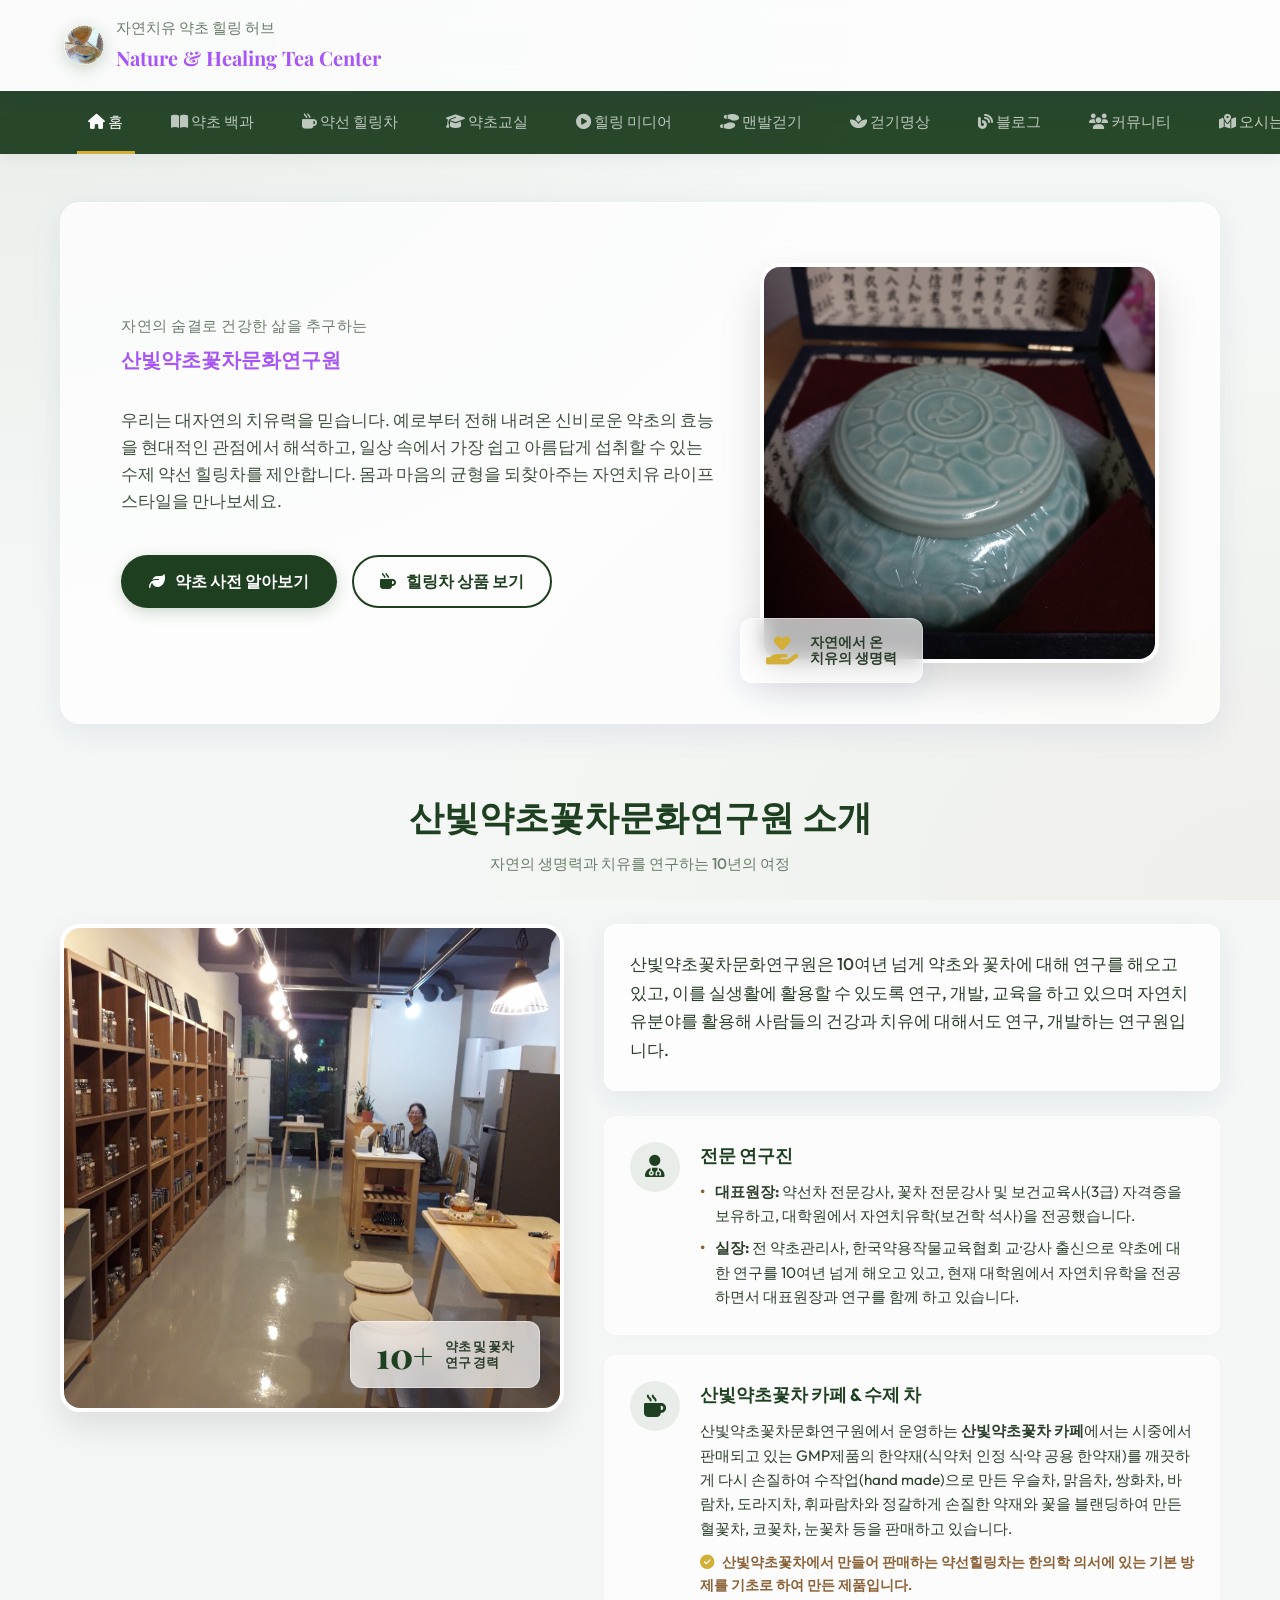
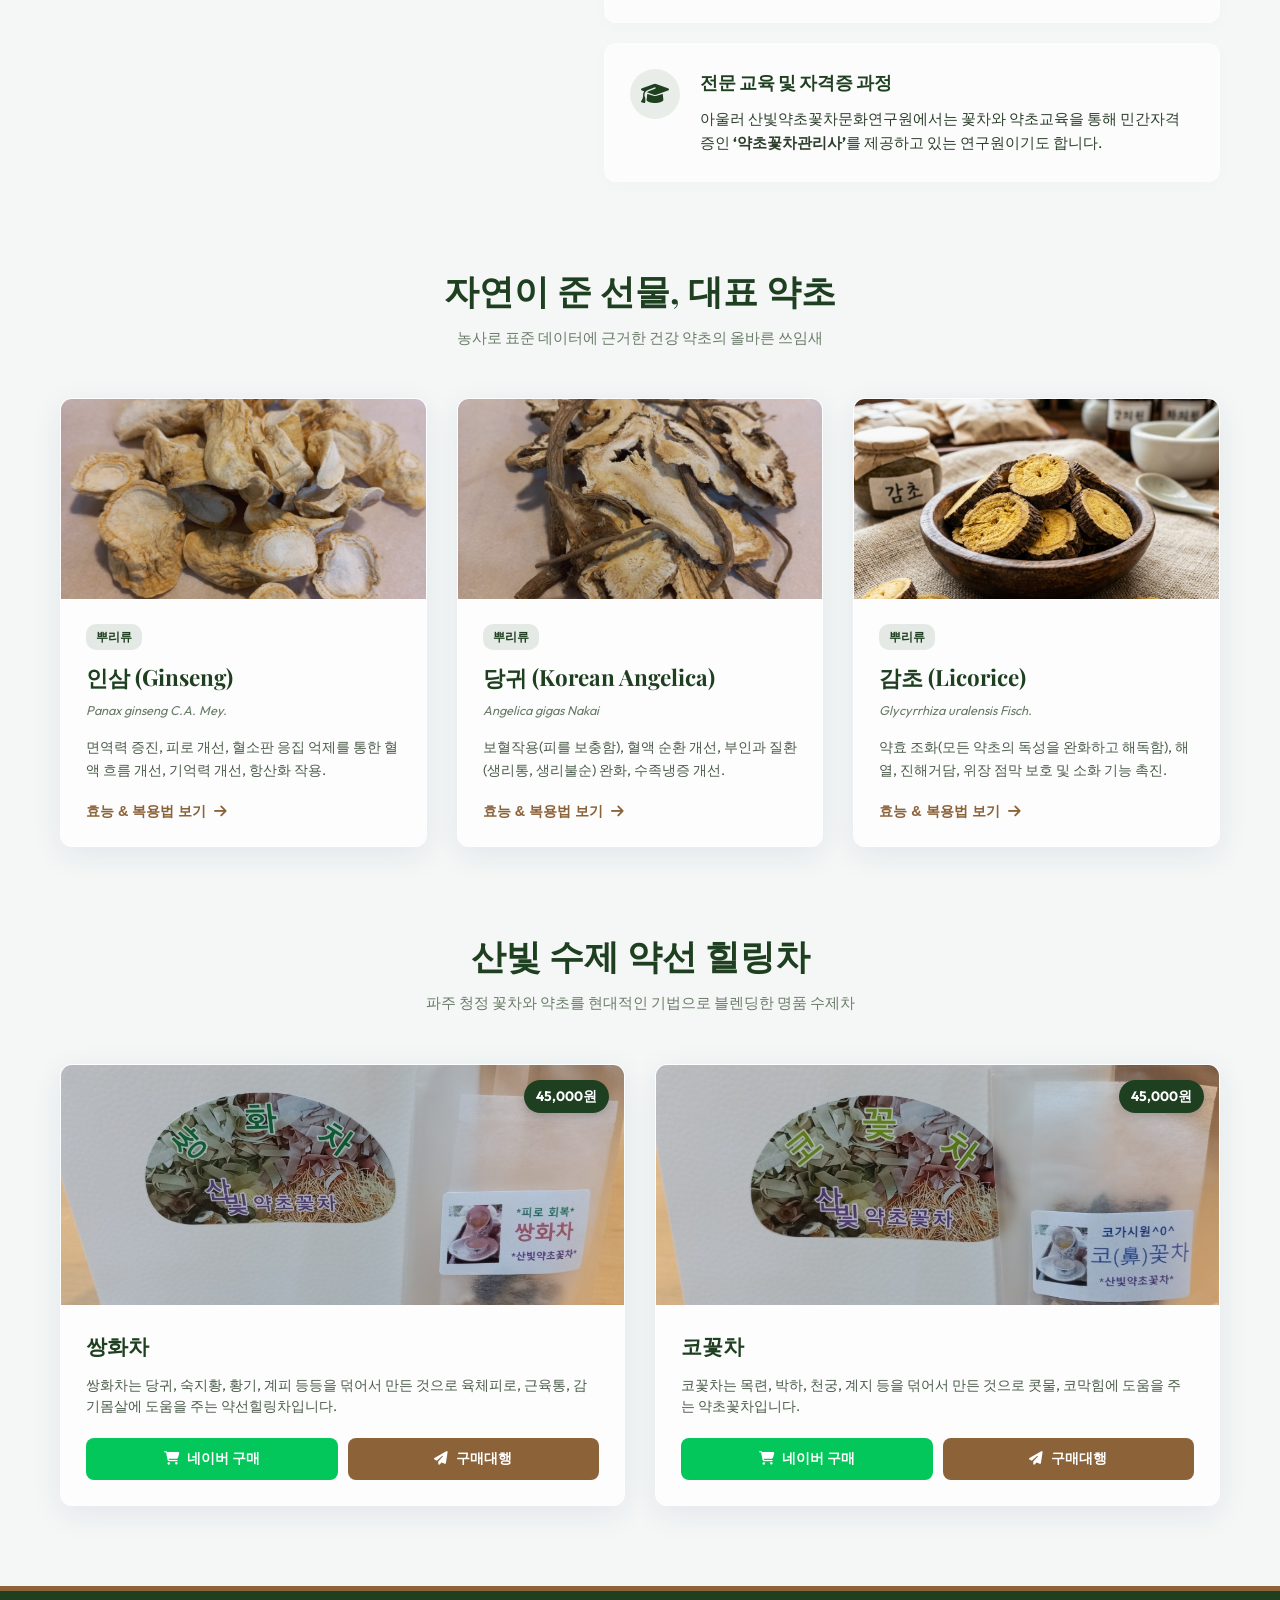
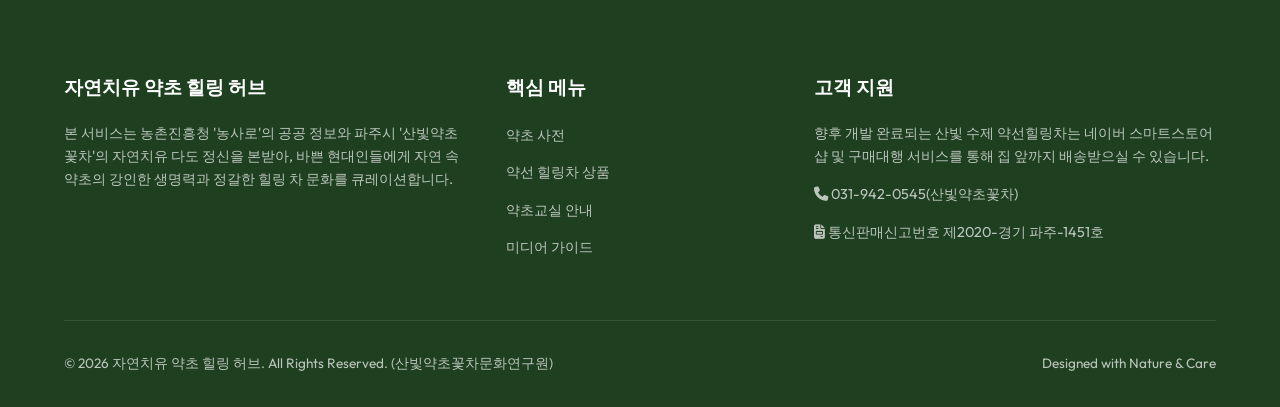
==== index.html @ cbce3482 "Fix homepage menu tab navigation routing, 404 redirect loop and browser cache issue" ====
<!DOCTYPE html>
<html lang="ko">
<head>
  <meta charset="UTF-8">
  <meta name="viewport" content="width=device-width, initial-scale=1.0">
  <title>산빛 자연치유 약초 힐링 허브</title>
  <!-- SEO Meta Tags -->
  <meta name="description" content="농사로 및 파주 산빛약초꽃차의 건강 노하우를 담은 자연치유 약초 백과, 약선 힐링차, 미디어 콘텐츠를 만나보세요.">
  <link rel="canonical" href="https://산빛약초꽃차.kr">
  <!-- Open Graph / Social Media Meta Tags -->
  <meta property="og:type" content="website">
  <meta property="og:url" content="https://산빛약초꽃차.kr">
  <meta property="og:title" content="산빛 자연치유 약초 힐링 허브">
  <meta property="og:description" content="농사로 및 파주 산빛약초꽃차의 건강 노하우를 담은 자연치유 약초 백과, 약선 힐링차, 미디어 콘텐츠를 만나보세요.">
  <meta property="og:image" content="https://산빛약초꽃차.kr/images/logo.jpg">
  <!-- Font Awesome Icons -->
  <link rel="stylesheet" href="https://cdnjs.cloudflare.com/ajax/libs/font-awesome/6.4.0/css/all.min.css">
  <!-- Stylesheet -->
  <link rel="stylesheet" href="style.css">
</head>
<body>

  <!-- HEADER -->
  <header>
    <div class="logo-area">
      <div class="logo-icon" style="background: none; overflow: hidden;">
        <img src="images/logo.jpg" alt="Logo" style="width: 100%; height: 100%; object-fit: cover; border-radius: 50%;">
      </div>
      <div class="logo-text">
        <h1 id="header-brand-title">자연치유 약초 힐링 허브</h1>
        <p id="header-brand-subtitle">Nature & Healing Tea Center</p>
      </div>
    </div>

    <!-- Google Login / User Profile Area -->
    <div class="auth-area" id="auth-ui-container">
      <!-- JavaScript will dynamically render login button or user profile here -->
    </div>
  </header>

  <!-- NAVIGATION MENU -->
  <nav class="menu-bar">
    <ul class="nav-links" id="main-nav-links">
      <li data-target="home" class="active"><a href="#home"><i class="fa-solid fa-house"></i> 홈</a></li>
      <li data-target="encyclopedia"><a href="#encyclopedia"><i class="fa-solid fa-book-open"></i> 약초 백과</a></li>
      <li data-target="teas"><a href="#teas"><i class="fa-solid fa-mug-hot"></i> 약선 힐링차</a></li>
      <li data-target="academy"><a href="#academy"><i class="fa-solid fa-graduation-cap"></i> 약초교실</a></li>
      <li data-target="media"><a href="#media"><i class="fa-solid fa-circle-play"></i> 힐링 미디어</a></li>
      <li data-target="barefoot"><a href="#barefoot"><i class="fa-solid fa-shoe-prints"></i> 맨발걷기</a></li>
      <li data-target="meditation"><a href="#meditation"><i class="fa-solid fa-spa"></i> 걷기명상</a></li>
      <li><a href="https://blog.naver.com/cslim088" target="_blank"><i class="fa-solid fa-blog"></i> 블로그</a></li>
      <li data-target="community"><a href="#community"><i class="fa-solid fa-users"></i> 커뮤니티</a></li>
      <li data-target="location"><a href="#location"><i class="fa-solid fa-map-location-dot"></i> 오시는 길</a></li>
      <!-- Admin Panel Menu (Only visible to authenticated admin) -->
      <li data-target="admin" id="nav-admin-link" style="display: none !important;"><a href="#admin" style="color: #e74c3c; font-weight: 700;"><i class="fa-solid fa-toolbox"></i> 관리자 패널</a></li>
    </ul>
  </nav>

  <!-- MAIN APP VIEW CONTAINER -->
  <main class="container" id="app-view-container">
    <!-- JavaScript will dynamically render active view (Home, Encyclopedia, Teas, Academy, Media, Barefoot, Meditation, Community, Location, Admin) based on URL hash -->
  </main>

  <!-- FOOTER -->
  <footer>
    <div class="footer-grid">
      <div class="footer-col">
        <h4>자연치유 약초 힐링 허브</h4>
        <p>본 서비스는 농촌진흥청 '농사로'의 공공 정보와 파주시 '산빛약초꽃차'의 자연치유 다도 정신을 본받아, 바쁜 현대인들에게 자연 속 약초의 강인한 생명력과 정갈한 힐링 차 문화를 큐레이션합니다.</p>
      </div>
      <div class="footer-col">
        <h4>핵심 메뉴</h4>
        <ul class="footer-links">
          <li><a href="#encyclopedia">약초 사전</a></li>
          <li><a href="#teas">약선 힐링차 상품</a></li>
          <li><a href="#academy">약초교실 안내</a></li>
          <li><a href="#media">미디어 가이드</a></li>
        </ul>
      </div>
      <div class="footer-col">
        <h4>고객 지원</h4>
        <p>향후 개발 완료되는 산빛 수제 약선힐링차는 네이버 스마트스토어 샵 및 구매대행 서비스를 통해 집 앞까지 배송받으실 수 있습니다.</p>
        <p><i class="fa-solid fa-phone"></i> <span class="footer-phone">031-942-0545(산빛약초꽃차)</span></p>
        <p><i class="fa-solid fa-file-invoice"></i> <span class="footer-license">통신판매신고번호 제2020-경기 파주-1451호</span></p>
      </div>
    </div>
    <div class="footer-bottom">
      <p>&copy; 2026 자연치유 약초 힐링 허브. All Rights Reserved. (산빛약초꽃차문화연구원)</p>
      <p>Designed with Nature & Care</p>
    </div>
  </footer>

  <!-- SCROLL TO TOP BUTTON -->
  <button id="scroll-to-top" class="scroll-top-btn" aria-label="맨 위로 이동" title="맨 위로 이동">
    <i class="fa-solid fa-arrow-up"></i>
    <span class="scroll-top-text">맨 위로</span>
  </button>

  <!-- ==================================================== -->
  <!-- MODALS CONTAINER                                     -->
  <!-- ==================================================== -->

  <!-- 1. Google Auth Simulation Modal -->
  <div class="modal-overlay" id="google-login-modal">
    <div class="modal-container" style="max-width: 520px;">
      <button class="modal-close-btn" onclick="UI.closeModal('google-login-modal')">&times;</button>
      <h3 class="modal-title"><i class="fa-brands fa-google" style="color: #4285F4;"></i> Google 계정으로 로그인</h3>
      <div id="google-login-modal-body">
        <!-- Auth.renderLoginModalContent() will dynamically inject cards here -->
      </div>
    </div>
  </div>

  <!-- 2. Universal Detail View Modal (for Herbs or Teas) -->
  <div class="modal-overlay" id="detail-modal">
    <div class="modal-container" style="max-width: 750px;">
      <button class="modal-close-btn" onclick="UI.closeModal('detail-modal')">&times;</button>
      <div id="detail-modal-body">
        <!-- Content injected dynamically -->
      </div>
    </div>
  </div>

  <!-- 3. Community Post Write / Edit Modal -->
  <div class="modal-overlay" id="community-modal">
    <div class="modal-container">
      <button class="modal-close-btn" onclick="UI.closeModal('community-modal')">&times;</button>
      <h3 class="modal-title" id="community-modal-title">글 작성하기</h3>
      <form id="community-post-form" onsubmit="event.preventDefault();">
        <input type="hidden" id="post-id-input">
        <div class="form-group">
          <label for="post-category-input">분류</label>
          <select id="post-category-input" style="width: 100%; padding: 10px; border: 1px solid #ccc; border-radius: var(--border-radius-sm); outline: none;">
            <option value="체험담">자연치유 체험담</option>
            <option value="질문/답변">질문 & 답변</option>
            <option value="힐링차 후기">약선 힐링차 후기</option>
            <option value="자유수다">자유 이야기</option>
          </select>
        </div>
        <div class="form-group">
          <label for="post-title-input">제목</label>
          <input type="text" id="post-title-input" required placeholder="제목을 입력하세요">
        </div>
        <div class="form-group">
          <label for="post-content-input">내용</label>
          <textarea id="post-content-input" required rows="8" placeholder="자연치유 체험담이나 질문 내용을 상세히 적어주세요."></textarea>
        </div>
        <div style="display: flex; justify-content: flex-end; gap: 10px;">
          <button type="button" class="btn-secondary" onclick="UI.closeModal('community-modal')">취소</button>
          <button type="button" class="btn-primary" id="btn-save-post" onclick="Community.savePost()">등록</button>
        </div>
      </form>
    </div>
  </div>

  <!-- 4. Agent Purchase Request Modal (구매대행 신청) -->
  <div class="modal-overlay" id="agent-buy-modal">
    <div class="modal-container">
      <button class="modal-close-btn" onclick="UI.closeModal('agent-buy-modal')">&times;</button>
      <h3 class="modal-title">약선 힐링차 구매대행 신청서</h3>
      <p style="color: var(--text-muted); font-size: 0.85rem; margin-bottom: 20px;">파주 산빛약초꽃차문화연구원 덖음 수제 힐링차 구매대행을 요청합니다. 신청서를 제출하시면 대행 관리자(tksqlc08@gmail.com)가 확인 후 네이버 스마트 스토어 결제링크 및 안내 전화를 드립니다.</p>
      
      <form id="agent-buy-form" onsubmit="event.preventDefault();">
        <input type="hidden" id="buy-product-id">
        <div class="form-group">
          <label>상품명</label>
          <input type="text" id="buy-product-name" readonly style="background: #f0f0f0;">
        </div>
        <div class="form-group">
          <label>상품 가격</label>
          <input type="text" id="buy-product-price" readonly style="background: #f0f0f0;">
        </div>
        <div class="form-group">
          <label for="buy-user-name">신청자</label>
          <input type="text" id="buy-user-name" required placeholder="신청자 성함을 입력하세요">
        </div>
        <div class="form-group">
          <label for="buy-user-phone">연락처</label>
          <input type="text" id="buy-user-phone" required placeholder="예: 010-1234-5678">
        </div>
        <div class="form-group">
          <label for="buy-user-address">배송지 주소</label>
          <input type="text" id="buy-user-address" required placeholder="배송 받으실 주소를 입력하세요">
        </div>
        <div class="form-group">
          <label for="buy-user-notes">요청사항 (선택)</label>
          <textarea id="buy-user-notes" rows="3" placeholder="예: 선물용 포장 요청, 특정 알레르기 성분 제외 문의 등"></textarea>
        </div>
        <div style="display: flex; justify-content: flex-end; gap: 10px;">
          <button type="button" class="btn-secondary" onclick="UI.closeModal('agent-buy-modal')">취소</button>
          <button type="button" class="btn-primary" onclick="Teas.submitAgentBuy()">구매대행 신청하기</button>
        </div>
      </form>
    </div>
  </div>

  <!-- Scripts with Cache Busting & Immediate Router Bootstrapper -->
  <script src="db.js?v=20260923_v3"></script>
  <script src="app.js?v=20260923_v3"></script>
  <script>
    // 브라우저 캐시 방지 및 주소창 해시 렌더링 즉시 실행 (100% 화면 전환 보장)
    (function() {
      function forceRenderCurrentHash() {
        if (typeof window.router === 'function') {
          window.router();
        }
      }
      if (document.readyState === 'complete' || document.readyState === 'interactive') {
        setTimeout(forceRenderCurrentHash, 10);
      } else {
        document.addEventListener('DOMContentLoaded', forceRenderCurrentHash);
      }
      window.addEventListener('load', forceRenderCurrentHash);
      window.addEventListener('hashchange', forceRenderCurrentHash);
    })();
  </script>
</body>
</html>
---- style.css ----
/* style.css - 자연치유 약초 홈페이지 디자인 시스템 */

@import url('https://fonts.googleapis.com/css2?family=Inter:wght@300;400;500;600;700&family=Outfit:wght@300;400;500;600;700;800&family=Playfair+Display:ital,wght@0,400;0,600;0,700;1,400&display=swap');

:root {
  --primary-color: #1E3F20;     /* 딥 그리너리 */
  --primary-light: #2d5e30;
  --secondary-color: #8C6239;   /* 웜 브라운 */
  --accent-color: #D4AF37;      /* 오가닉 골드 */
  --bg-color: #F4F7F5;          /* 오가닉 소프트 그레이 */
  --card-bg: rgba(255, 255, 255, 0.8);
  --text-main: #2C3E2B;         /* 진한 녹갈색 */
  --text-muted: #6B7C6A;
  --glass-bg: rgba(255, 255, 255, 0.7);
  --glass-border: rgba(255, 255, 255, 0.4);
  --glass-shadow: 0 8px 32px 0 rgba(31, 38, 135, 0.08);
  --font-title: 'Playfair Display', serif;
  --font-body: 'Outfit', 'Inter', sans-serif;
  --transition-smooth: all 0.4s cubic-bezier(0.16, 1, 0.3, 1);
  --border-radius-lg: 20px;
  --border-radius-md: 12px;
  --border-radius-sm: 8px;
}

/* Reset */
* {
  box-sizing: border-box;
  margin: 0;
  padding: 0;
}

body {
  font-family: var(--font-body);
  background-color: var(--bg-color);
  color: var(--text-main);
  line-height: 1.6;
  overflow-x: hidden;
  background-image: 
    radial-gradient(at 0% 0%, rgba(30, 63, 32, 0.05) 0px, transparent 50%),
    radial-gradient(at 100% 100%, rgba(140, 98, 57, 0.05) 0px, transparent 50%);
  background-attachment: fixed;
}

a {
  text-decoration: none;
  color: inherit;
}

/* Layout */
header {
  position: sticky;
  top: 0;
  z-index: 100;
  background: var(--glass-bg);
  backdrop-filter: blur(15px);
  -webkit-backdrop-filter: blur(15px);
  border-bottom: 1px solid var(--glass-border);
  box-shadow: var(--glass-shadow);
  padding: 1rem 5%;
  display: flex;
  justify-content: space-between;
  align-items: center;
  transition: var(--transition-smooth);
}

.logo-area {
  display: flex;
  align-items: center;
  gap: 12px;
}

.logo-icon {
  width: 40px;
  height: 40px;
  background: linear-gradient(135deg, var(--primary-color), var(--secondary-color));
  border-radius: 50%;
  display: flex;
  align-items: center;
  justify-content: center;
  color: #fff;
  font-size: 1.2rem;
  box-shadow: 0 4px 15px rgba(30, 63, 32, 0.2);
}

.logo-text h1 {
  font-family: var(--font-body);
  font-size: 15px; /* 15p */
  font-weight: 500;
  letter-spacing: 0px;
  color: var(--text-muted);
  background: none;
  -webkit-background-clip: initial;
  -webkit-text-fill-color: initial;
}

.logo-text p {
  font-family: var(--font-title);
  font-size: 20px; /* 20p */
  color: #a855f7; /* 밝은 보라색 (Light Purple) */
  font-weight: 700;
  text-transform: none;
  letter-spacing: 0px;
  margin-top: 2px;
}

/* User Profile & Google Login button */
.auth-area {
  display: flex;
  align-items: center;
  gap: 15px;
}

.btn-google-login {
  background: #fff;
  border: 1px solid rgba(0,0,0,0.1);
  color: #555;
  padding: 8px 16px;
  border-radius: 25px;
  font-weight: 600;
  font-size: 0.9rem;
  display: flex;
  align-items: center;
  gap: 10px;
  cursor: pointer;
  box-shadow: 0 2px 5px rgba(0,0,0,0.05);
  transition: var(--transition-smooth);
}

.btn-google-login:hover {
  background: #f8f8f8;
  transform: translateY(-2px);
  box-shadow: 0 4px 12px rgba(0,0,0,0.1);
}

.btn-google-login svg {
  width: 18px;
  height: 18px;
}

.user-profile {
  display: flex;
  align-items: center;
  gap: 12px;
  background: rgba(30, 63, 32, 0.05);
  padding: 6px 15px 6px 6px;
  border-radius: 30px;
  border: 1px solid rgba(30, 63, 32, 0.1);
}

.user-avatar {
  width: 32px;
  height: 32px;
  border-radius: 50%;
  background: var(--primary-color);
  color: white;
  display: flex;
  align-items: center;
  justify-content: center;
  font-weight: 700;
  font-size: 0.9rem;
  box-shadow: 0 2px 6px rgba(0,0,0,0.15);
}

.user-info {
  display: flex;
  flex-direction: column;
}

.user-name {
  font-weight: 600;
  font-size: 0.85rem;
}

.user-plan-badge {
  font-size: 0.65rem;
  background: var(--accent-color);
  color: #fff;
  padding: 1px 6px;
  border-radius: 10px;
  font-weight: 700;
  width: fit-content;
}

.btn-logout {
  background: transparent;
  border: none;
  color: #e74c3c;
  cursor: pointer;
  font-size: 0.8rem;
  font-weight: 600;
  padding: 2px 5px;
  transition: var(--transition-smooth);
}

.btn-logout:hover {
  text-decoration: underline;
}

/* Nav Menu */
nav.menu-bar {
  background: rgba(30, 63, 32, 0.95);
  padding: 0 5%;
  display: flex;
  justify-content: space-between;
  align-items: center;
  box-shadow: 0 4px 15px rgba(0,0,0,0.05);
  overflow-x: auto;
  white-space: nowrap;
}

.nav-links {
  display: flex;
  list-style: none;
}

.nav-links li a {
  display: block;
  padding: 1.2rem 1.5rem;
  color: rgba(255, 255, 255, 0.7);
  font-weight: 500;
  font-size: 0.95rem;
  position: relative;
  transition: var(--transition-smooth);
}

.nav-links li a:hover,
.nav-links li.active a {
  color: #fff;
}

.nav-links li a::after {
  content: '';
  position: absolute;
  bottom: 0;
  left: 50%;
  width: 0;
  height: 3px;
  background: var(--accent-color);
  transition: var(--transition-smooth);
  transform: translateX(-50%);
}

.nav-links li:hover a::after,
.nav-links li.active a::after {
  width: 70%;
}

/* App Containers */
.container {
  max-width: 1200px;
  margin: 3rem auto;
  padding: 0 20px;
  min-height: 70vh;
}

/* Page Transitions */
.page-view {
  animation: fadeIn 0.5s ease-out forwards;
}

@keyframes fadeIn {
  from { opacity: 0; transform: translateY(15px); }
  to { opacity: 1; transform: translateY(0); }
}

/* -------------------------------------- */
/* HOME PAGE                              */
/* -------------------------------------- */
.hero-section {
  display: grid;
  grid-template-columns: 1.2fr 0.8fr;
  gap: 40px;
  align-items: center;
  background: var(--glass-bg);
  backdrop-filter: blur(10px);
  border: 1px solid var(--glass-border);
  box-shadow: var(--glass-shadow);
  border-radius: var(--border-radius-lg);
  padding: 60px;
  margin-bottom: 4rem;
}

.hero-text h2 {
  font-family: var(--font-body);
  font-size: 15px; /* 15p */
  line-height: 1.2;
  margin-bottom: 0.5rem;
  color: var(--text-muted);
  font-weight: 500;
  letter-spacing: 0.5px;
}

.hero-text p.subtitle {
  font-family: var(--font-title);
  font-size: 20px; /* 20p */
  color: #a855f7; /* 밝은 보라색 (Light Purple) */
  font-weight: 700;
  margin-bottom: 2rem;
}

.hero-text p.intro {
  font-size: 1.05rem;
  color: var(--text-main);
  opacity: 0.9;
  margin-bottom: 2.5rem;
}

.hero-buttons {
  display: flex;
  gap: 15px;
}

.btn-primary {
  background: var(--primary-color);
  color: white;
  padding: 14px 28px;
  border-radius: 30px;
  font-weight: 600;
  display: inline-flex;
  align-items: center;
  gap: 10px;
  border: none;
  cursor: pointer;
  box-shadow: 0 4px 15px rgba(30, 63, 32, 0.2);
  transition: var(--transition-smooth);
}

.btn-primary:hover {
  background: var(--primary-light);
  transform: translateY(-2px);
  box-shadow: 0 6px 20px rgba(30, 63, 32, 0.3);
}

.btn-secondary {
  background: transparent;
  color: var(--primary-color);
  border: 2px solid var(--primary-color);
  padding: 12px 26px;
  border-radius: 30px;
  font-weight: 600;
  display: inline-flex;
  align-items: center;
  gap: 10px;
  cursor: pointer;
  transition: var(--transition-smooth);
}

.btn-secondary:hover {
  background: rgba(30, 63, 32, 0.05);
  transform: translateY(-2px);
}

.hero-image {
  position: relative;
  display: flex;
  justify-content: center;
}

.hero-image img {
  width: 100%;
  max-width: 400px;
  height: 400px;
  object-fit: cover;
  border-radius: var(--border-radius-lg);
  box-shadow: 0 20px 40px rgba(0,0,0,0.15);
  border: 4px solid #fff;
}

.hero-badge {
  position: absolute;
  bottom: -20px;
  left: -20px;
  background: var(--glass-bg);
  backdrop-filter: blur(10px);
  border: 1px solid var(--glass-border);
  box-shadow: var(--glass-shadow);
  padding: 15px 25px;
  border-radius: var(--border-radius-md);
  display: flex;
  align-items: center;
  gap: 12px;
}

.hero-badge i {
  font-size: 1.8rem;
  color: var(--accent-color);
}

.hero-badge span {
  font-size: 0.85rem;
  font-weight: 700;
  line-height: 1.2;
}

/* Home Section Layouts */
.section-title-wrap {
  text-align: center;
  margin-bottom: 3rem;
}

.section-title {
  font-family: var(--font-title);
  font-size: 2.2rem;
  color: var(--primary-color);
  margin-bottom: 0.5rem;
}

.section-subtitle {
  color: var(--text-muted);
  font-weight: 500;
  font-size: 0.95rem;
}

.home-row {
  display: grid;
  grid-template-columns: 1fr 1fr;
  gap: 40px;
  margin-top: 4rem;
}

/* -------------------------------------- */
/* ENCYCLOPEDIA (약초 백과)                */
/* -------------------------------------- */
.search-filter-bar {
  background: var(--glass-bg);
  backdrop-filter: blur(10px);
  border: 1px solid var(--glass-border);
  box-shadow: var(--glass-shadow);
  border-radius: var(--border-radius-md);
  padding: 20px;
  margin-bottom: 3rem;
  display: flex;
  gap: 20px;
  align-items: center;
  justify-content: space-between;
  flex-wrap: wrap;
}

.search-input-wrap {
  position: relative;
  flex: 1;
  min-width: 280px;
}

.search-input-wrap i {
  position: absolute;
  left: 15px;
  top: 50%;
  transform: translateY(-50%);
  color: var(--text-muted);
}

.search-input-wrap input {
  width: 100%;
  padding: 12px 15px 12px 45px;
  border-radius: var(--border-radius-sm);
  border: 1px solid rgba(30, 63, 32, 0.2);
  outline: none;
  font-family: var(--font-body);
  font-size: 0.95rem;
  transition: var(--transition-smooth);
}

.search-input-wrap input:focus {
  border-color: var(--primary-color);
  box-shadow: 0 0 0 3px rgba(30, 63, 32, 0.1);
}

.filter-tabs {
  display: flex;
  flex-wrap: wrap;
  gap: 8px 10px;
  overflow-x: auto;
  padding-bottom: 5px;
}

.filter-tab {
  background: transparent;
  border: 1px solid rgba(30, 63, 32, 0.15);
  padding: 8px 16px;
  border-radius: 20px;
  cursor: pointer;
  font-family: var(--font-body);
  font-weight: 500;
  font-size: 0.85rem;
  transition: var(--transition-smooth);
}

.filter-tab:hover,
.filter-tab.active {
  background: var(--primary-color);
  color: white;
  border-color: var(--primary-color);
}

/* Card Grids */
.cards-grid {
  display: grid;
  grid-template-columns: repeat(auto-fill, minmax(320px, 1fr));
  gap: 30px;
}

.herb-card {
  background: var(--glass-bg);
  backdrop-filter: blur(5px);
  border: 1px solid var(--glass-border);
  box-shadow: var(--glass-shadow);
  border-radius: var(--border-radius-md);
  overflow: hidden;
  display: flex;
  flex-direction: column;
  transition: var(--transition-smooth);
}

.herb-card:hover {
  transform: translateY(-10px);
  box-shadow: 0 15px 35px rgba(0,0,0,0.1);
  border-color: rgba(30, 63, 32, 0.3);
}

.herb-card-img {
  height: 200px;
  width: 100%;
  object-fit: cover;
  transition: var(--transition-smooth);
}

.herb-card:hover .herb-card-img {
  transform: scale(1.05);
}

.herb-card-content {
  padding: 25px;
  display: flex;
  flex-direction: column;
  flex: 1;
}

.herb-card-cat {
  font-size: 0.75rem;
  background: rgba(30, 63, 32, 0.1);
  color: var(--primary-color);
  padding: 3px 10px;
  border-radius: 10px;
  font-weight: 700;
  width: fit-content;
  margin-bottom: 10px;
}

.herb-card-title {
  font-family: var(--font-title);
  font-size: 1.4rem;
  color: var(--primary-color);
  margin-bottom: 5px;
}

.herb-card-sci {
  font-size: 0.8rem;
  font-style: italic;
  color: var(--text-muted);
  margin-bottom: 15px;
}

.herb-card-desc {
  font-size: 0.9rem;
  color: var(--text-main);
  opacity: 0.85;
  display: -webkit-box;
  -webkit-line-clamp: 3;
  -webkit-box-orient: vertical;
  overflow: hidden;
  margin-bottom: 20px;
  flex: 1;
}

.btn-card-more {
  margin-top: auto;
  border: none;
  background: transparent;
  color: var(--secondary-color);
  font-weight: 700;
  display: inline-flex;
  align-items: center;
  gap: 8px;
  cursor: pointer;
  font-size: 0.9rem;
  width: fit-content;
  transition: var(--transition-smooth);
}

.btn-card-more:hover {
  color: var(--primary-color);
}

/* -------------------------------------- */
/* HEALING TEA (약선 힐링차)               */
/* -------------------------------------- */
.tea-card {
  background: var(--glass-bg);
  backdrop-filter: blur(5px);
  border: 1px solid var(--glass-border);
  box-shadow: var(--glass-shadow);
  border-radius: var(--border-radius-md);
  overflow: hidden;
  display: flex;
  flex-direction: column;
  transition: var(--transition-smooth);
}

.tea-card:hover {
  transform: translateY(-8px);
  box-shadow: 0 15px 35px rgba(0,0,0,0.1);
}

.tea-card-img-wrap {
  position: relative;
  height: 240px;
  overflow: hidden;
}

.tea-card-img {
  width: 100%;
  height: 100%;
  object-fit: cover;
  transition: var(--transition-smooth);
}

.tea-card:hover .tea-card-img {
  transform: scale(1.05);
}

.tea-price-badge {
  position: absolute;
  top: 15px;
  right: 15px;
  background: var(--primary-color);
  color: white;
  padding: 6px 12px;
  border-radius: 20px;
  font-weight: 700;
  font-size: 0.85rem;
  box-shadow: 0 3px 10px rgba(0,0,0,0.15);
}

.tea-card-content {
  padding: 25px;
  display: flex;
  flex-direction: column;
  flex: 1;
}

.tea-card-title {
  font-size: 1.3rem;
  color: var(--primary-color);
  font-weight: 700;
  margin-bottom: 12px;
}

.tea-card-desc {
  font-size: 0.9rem;
  color: var(--text-main);
  opacity: 0.85;
  margin-bottom: 20px;
  line-height: 1.5;
  flex: 1;
}

.tea-card-actions {
  display: grid;
  grid-template-columns: 1fr 1fr;
  gap: 10px;
}

.btn-naver-buy {
  background: #03C75A;
  color: white !important;
  font-weight: 700;
  text-align: center;
  padding: 10px 0;
  border-radius: var(--border-radius-sm);
  display: flex;
  align-items: center;
  justify-content: center;
  gap: 8px;
  font-size: 0.85rem;
  transition: var(--transition-smooth);
}

.btn-naver-buy:hover {
  background: #02b34f;
}

.btn-agent-buy {
  background: var(--secondary-color);
  color: white !important;
  border: none;
  font-weight: 700;
  text-align: center;
  padding: 10px 0;
  border-radius: var(--border-radius-sm);
  display: flex;
  align-items: center;
  justify-content: center;
  gap: 8px;
  font-size: 0.85rem;
  cursor: pointer;
  transition: var(--transition-smooth);
}

.btn-agent-buy:hover {
  background: #76522e;
}

.btn-disabled {
  background: #ccc !important;
  color: #888 !important;
  cursor: not-allowed !important;
}

/* -------------------------------------- */
/* COMMUNITY (커뮤니티)                    */
/* -------------------------------------- */
.community-header-bar {
  display: flex;
  justify-content: space-between;
  align-items: center;
  flex-wrap: wrap;
  gap: 15px;
  margin-bottom: 25px;
}

.category-tabs {
  display: flex;
  gap: 8px;
  flex-wrap: wrap;
}

.filter-btn {
  background: white;
  border: 1px solid rgba(30, 63, 32, 0.2);
  color: var(--primary-color);
  padding: 6px 14px;
  border-radius: 20px;
  font-size: 0.85rem;
  font-weight: 500;
  cursor: pointer;
  transition: all 0.2s ease;
}

.filter-btn:hover {
  background: rgba(30, 63, 32, 0.08);
}

.filter-btn.active {
  background: var(--primary-color);
  color: white;
  border-color: var(--primary-color);
  font-weight: 600;
}

.search-box {
  display: flex;
  align-items: center;
  background: white;
  border: 1px solid rgba(0, 0, 0, 0.15);
  border-radius: 20px;
  padding: 6px 14px;
}

.search-box input {
  border: none;
  outline: none;
  font-size: 0.88rem;
  width: 170px;
}

.community-actions {
  display: flex;
  justify-content: flex-end;
  margin-bottom: 2rem;
}

.posts-list {
  background: var(--glass-bg);
  backdrop-filter: blur(10px);
  border: 1px solid var(--glass-border);
  box-shadow: var(--glass-shadow);
  border-radius: var(--border-radius-lg);
  overflow: hidden;
  display: flex;
  flex-direction: column;
}

.post-row {
  display: flex;
  justify-content: space-between;
  align-items: center;
  padding: 18px 24px;
  border-bottom: 1px solid rgba(0,0,0,0.05);
  transition: var(--transition-smooth);
  cursor: pointer;
  gap: 15px;
}

.post-header-row {
  background: rgba(30,63,32,0.08);
  pointer-events: none;
  border-bottom: 2px solid rgba(30,63,32,0.15);
  cursor: default;
}

.post-row:last-child {
  border-bottom: none;
}

.post-row:hover:not(.post-header-row) {
  background: rgba(30, 63, 32, 0.04);
}

.post-main-info {
  display: flex;
  align-items: center;
  gap: 12px;
  flex: 1;
  min-width: 0;
}

.post-badge {
  background: rgba(140, 98, 57, 0.12);
  color: var(--accent-color);
  font-size: 0.75rem;
  font-weight: 700;
  padding: 3px 9px;
  border-radius: 12px;
  white-space: nowrap;
}

.post-title {
  font-size: 1.02rem;
  font-weight: 600;
  color: var(--primary-color);
  white-space: nowrap;
  overflow: hidden;
  text-overflow: ellipsis;
}

.post-title:hover {
  text-decoration: underline;
}

.post-author {
  font-size: 0.82rem;
  color: var(--text-muted);
  display: flex;
  align-items: center;
  gap: 4px;
  white-space: nowrap;
}

.post-meta-right {
  display: flex;
  align-items: center;
  gap: 16px;
  font-size: 0.85rem;
  color: var(--text-muted);
  white-space: nowrap;
}

.post-stat {
  display: inline-flex;
  align-items: center;
  gap: 4px;
  min-width: 40px;
  justify-content: center;
}

.btn-like:hover {
  background: rgba(231,76,60,0.18) !important;
  transform: scale(1.05);
}

/* -------------------------------------- */
/* MEDIA GALLERY (미디어)                  */
/* -------------------------------------- */
.media-card {
  background: var(--glass-bg);
  backdrop-filter: blur(5px);
  border: 1px solid var(--glass-border);
  box-shadow: var(--glass-shadow);
  border-radius: var(--border-radius-md);
  overflow: hidden;
  transition: var(--transition-smooth);
}

.media-card:hover {
  transform: translateY(-5px);
  box-shadow: 0 10px 25px rgba(0,0,0,0.1);
}

.media-preview-container {
  position: relative;
  height: 200px;
  background: #000;
}

.media-preview-container img {
  width: 100%;
  height: 100%;
  object-fit: cover;
}

.media-preview-container iframe {
  width: 100%;
  height: 100%;
  border: none;
}

.media-badge-icon {
  position: absolute;
  top: 15px;
  left: 15px;
  background: rgba(0,0,0,0.6);
  color: white;
  width: 32px;
  height: 32px;
  border-radius: 50%;
  display: flex;
  align-items: center;
  justify-content: center;
  font-size: 0.85rem;
}

.media-card-content {
  padding: 20px;
}

.media-card-title {
  font-size: 1.1rem;
  font-weight: 700;
  margin-bottom: 8px;
  color: var(--primary-color);
}

.media-card-desc {
  font-size: 0.85rem;
  color: var(--text-muted);
  line-height: 1.4;
}

/* -------------------------------------- */
/* PRICING (요금제)                        */
/* -------------------------------------- */
.pricing-grid {
  display: grid;
  grid-template-columns: repeat(3, 1fr);
  gap: 30px;
  align-items: flex-start;
  margin-top: 2rem;
}

.pricing-card {
  background: var(--glass-bg);
  backdrop-filter: blur(10px);
  border: 1px solid var(--glass-border);
  box-shadow: var(--glass-shadow);
  border-radius: var(--border-radius-lg);
  padding: 40px;
  text-align: center;
  position: relative;
  transition: var(--transition-smooth);
}

.pricing-card.premium-pick {
  border: 2px solid var(--primary-color);
  transform: scale(1.05);
  box-shadow: 0 15px 40px rgba(30, 63, 32, 0.12);
}

.pricing-card.premium-pick::before {
  content: 'BEST VALUE';
  position: absolute;
  top: -15px;
  left: 50%;
  transform: translateX(-50%);
  background: var(--primary-color);
  color: white;
  padding: 4px 15px;
  border-radius: 20px;
  font-size: 0.75rem;
  font-weight: 700;
  letter-spacing: 1px;
}

.pricing-card:hover {
  transform: translateY(-8px);
}

.pricing-card.premium-pick:hover {
  transform: scale(1.05) translateY(-8px);
}

.plan-name {
  font-family: var(--font-title);
  font-size: 1.8rem;
  color: var(--primary-color);
  margin-bottom: 15px;
}

.plan-price {
  font-size: 2.2rem;
  font-weight: 800;
  color: var(--secondary-color);
  margin-bottom: 5px;
}

.plan-period {
  font-size: 0.85rem;
  color: var(--text-muted);
  margin-bottom: 25px;
}

.plan-desc {
  font-size: 0.9rem;
  color: var(--text-main);
  opacity: 0.8;
  margin-bottom: 30px;
  min-height: 50px;
}

.plan-features {
  list-style: none;
  text-align: left;
  margin-bottom: 35px;
  border-top: 1px solid rgba(0,0,0,0.05);
  padding-top: 25px;
}

.plan-features li {
  font-size: 0.9rem;
  margin-bottom: 12px;
  display: flex;
  align-items: center;
  gap: 10px;
}

.plan-features li i {
  color: var(--primary-color);
}

.btn-pricing-action {
  width: 100%;
  padding: 12px 0;
  border-radius: 25px;
  font-weight: 700;
  font-size: 0.95rem;
  cursor: pointer;
  transition: var(--transition-smooth);
}

.pricing-card.premium-pick .btn-pricing-action {
  background: var(--primary-color);
  color: white;
  border: none;
}

.pricing-card.premium-pick .btn-pricing-action:hover {
  background: var(--primary-light);
}

.pricing-card:not(.premium-pick) .btn-pricing-action {
  background: transparent;
  border: 2px solid var(--primary-color);
  color: var(--primary-color);
}

.pricing-card:not(.premium-pick) .btn-pricing-action:hover {
  background: rgba(30, 63, 32, 0.05);
}

/* -------------------------------------- */
/* ADMIN PANEL (관리자 패널)                */
/* -------------------------------------- */
.admin-layout {
  display: grid;
  grid-template-columns: 240px 1fr;
  gap: 30px;
  margin-top: 1rem;
}

.admin-sidebar {
  background: var(--glass-bg);
  backdrop-filter: blur(10px);
  border: 1px solid var(--glass-border);
  box-shadow: var(--glass-shadow);
  border-radius: var(--border-radius-md);
  padding: 20px;
  display: flex;
  flex-direction: column;
  gap: 10px;
  height: fit-content;
}

.admin-menu-btn {
  background: transparent;
  border: none;
  padding: 12px 15px;
  text-align: left;
  width: 100%;
  border-radius: var(--border-radius-sm);
  font-family: var(--font-body);
  font-weight: 600;
  font-size: 0.9rem;
  display: flex;
  align-items: center;
  gap: 12px;
  cursor: pointer;
  transition: var(--transition-smooth);
}

.admin-menu-btn:hover,
.admin-menu-btn.active {
  background: var(--primary-color);
  color: white;
}

.admin-content {
  background: var(--glass-bg);
  backdrop-filter: blur(10px);
  border: 1px solid var(--glass-border);
  box-shadow: var(--glass-shadow);
  border-radius: var(--border-radius-md);
  padding: 35px;
  min-height: 500px;
}

.admin-sec-title {
  font-size: 1.4rem;
  font-weight: 700;
  margin-bottom: 2rem;
  color: var(--primary-color);
  border-bottom: 2px solid rgba(30, 63, 32, 0.1);
  padding-bottom: 10px;
}

/* Tables in Admin */
.admin-table-wrap {
  overflow-x: auto;
}

.admin-table {
  width: 100%;
  border-collapse: collapse;
  margin-top: 15px;
  text-align: left;
}

.admin-table th,
.admin-table td {
  padding: 12px 15px;
  border-bottom: 1px solid rgba(0,0,0,0.05);
}

.admin-table th {
  background: rgba(30, 63, 32, 0.05);
  font-weight: 700;
  color: var(--primary-color);
}

.admin-table tr:hover {
  background: rgba(0,0,0,0.01);
}

.status-badge {
  padding: 3px 8px;
  border-radius: 10px;
  font-size: 0.75rem;
  font-weight: 700;
  text-transform: uppercase;
}

.status-badge.active {
  background: rgba(46, 204, 113, 0.15);
  color: #2ecc71;
}

.status-badge.suspended {
  background: rgba(231, 76, 60, 0.15);
  color: #e74c3c;
}

/* Form Styles */
.form-group {
  margin-bottom: 1.5rem;
}

.form-group label {
  display: block;
  font-weight: 600;
  font-size: 0.9rem;
  margin-bottom: 8px;
  color: var(--primary-color);
}

.form-group input[type="text"],
.form-group input[type="number"],
.form-group input[type="email"],
.form-group select,
.form-group textarea {
  width: 100%;
  padding: 12px;
  border: 1px solid rgba(30, 63, 32, 0.2);
  border-radius: var(--border-radius-sm);
  outline: none;
  font-family: var(--font-body);
  font-size: 0.9rem;
  transition: var(--transition-smooth);
}

.form-group input:focus,
.form-group select:focus,
.form-group textarea:focus {
  border-color: var(--primary-color);
  box-shadow: 0 0 0 3px rgba(30, 63, 32, 0.1);
}

/* -------------------------------------- */
/* MODALS                                 */
/* -------------------------------------- */
.modal-overlay {
  position: fixed;
  top: 0;
  left: 0;
  width: 100%;
  height: 100%;
  background: rgba(0, 0, 0, 0.6);
  backdrop-filter: blur(5px);
  z-index: 1000;
  display: flex;
  align-items: center;
  justify-content: center;
  opacity: 0;
  pointer-events: none;
  transition: opacity 0.3s ease;
}

.modal-overlay.active {
  opacity: 1;
  pointer-events: auto;
}

.modal-container {
  background: #fff;
  border-radius: var(--border-radius-lg);
  box-shadow: 0 15px 50px rgba(0,0,0,0.3);
  width: 90%;
  max-width: 650px;
  max-height: 85vh;
  overflow-y: auto;
  padding: 40px;
  position: relative;
  transform: translateY(-30px);
  transition: transform 0.3s ease;
}

.modal-overlay.active .modal-container {
  transform: translateY(0);
}

.modal-close-btn {
  position: absolute;
  top: 25px;
  right: 25px;
  background: none;
  border: none;
  font-size: 1.5rem;
  color: var(--text-muted);
  cursor: pointer;
  transition: var(--transition-smooth);
}

.modal-close-btn:hover {
  color: #000;
}

.modal-title {
  font-family: var(--font-title);
  font-size: 1.8rem;
  color: var(--primary-color);
  margin-bottom: 20px;
  padding-bottom: 10px;
  border-bottom: 1px solid rgba(0,0,0,0.08);
}

/* Auth Modal Specifics */
.google-accounts-list {
  display: flex;
  flex-direction: column;
  gap: 12px;
  margin: 25px 0;
}

.google-account-item {
  display: flex;
  align-items: center;
  gap: 15px;
  padding: 15px 20px;
  border: 1px solid rgba(0,0,0,0.08);
  border-radius: var(--border-radius-md);
  cursor: pointer;
  transition: var(--transition-smooth);
}

.google-account-item:hover {
  background: rgba(30, 63, 32, 0.05);
  border-color: var(--primary-color);
}

.google-avatar {
  width: 40px;
  height: 40px;
  border-radius: 50%;
  background: #eee;
  display: flex;
  align-items: center;
  justify-content: center;
  font-weight: 700;
  color: #555;
  border: 1px solid rgba(0,0,0,0.1);
}

.google-acc-details {
  display: flex;
  flex-direction: column;
}

.google-acc-name {
  font-weight: 600;
  font-size: 0.95rem;
}

.google-acc-email {
  font-size: 0.8rem;
  color: var(--text-muted);
}

/* Footer */
footer {
  background: var(--primary-color);
  color: rgba(255, 255, 255, 0.7);
  padding: 5rem 5% 2rem;
  margin-top: 5rem;
  border-top: 5px solid var(--secondary-color);
}

.footer-grid {
  display: grid;
  grid-template-columns: 1.5fr 1fr 1.5fr;
  gap: 40px;
  max-width: 1200px;
  margin: 0 auto 3rem;
}

.footer-col h4 {
  font-family: var(--font-title);
  color: white;
  font-size: 1.2rem;
  margin-bottom: 20px;
}

.footer-col p {
  font-size: 0.9rem;
  line-height: 1.6;
  margin-bottom: 15px;
}

.footer-links {
  list-style: none;
}

.footer-links li {
  margin-bottom: 12px;
}

.footer-links li a {
  font-size: 0.9rem;
  transition: var(--transition-smooth);
}

.footer-links li a:hover {
  color: white;
  padding-left: 5px;
}

.footer-bottom {
  max-width: 1200px;
  margin: 0 auto;
  border-top: 1px solid rgba(255, 255, 255, 0.1);
  padding-top: 2rem;
  display: flex;
  justify-content: space-between;
  align-items: center;
  flex-wrap: wrap;
  font-size: 0.85rem;
  gap: 15px;
}

/* Responsiveness */
@media (max-width: 1024px) {
  .pricing-grid {
    grid-template-columns: repeat(2, 1fr);
  }
  .pricing-card.premium-pick {
    transform: none;
  }
  .pricing-card.premium-pick:hover {
    transform: translateY(-8px);
  }
  .hero-section {
    grid-template-columns: 1fr;
    padding: 40px;
    text-align: center;
  }
  .hero-image {
    display: none; /* 모바일 비주얼 최적화 */
  }
  .hero-buttons {
    justify-content: center;
  }
}

@media (max-width: 768px) {
  header {
    flex-direction: column;
    gap: 15px;
    padding: 1rem;
  }
  .pricing-grid {
    grid-template-columns: 1fr;
  }
  .admin-layout {
    grid-template-columns: 1fr;
  }
  .home-row {
    grid-template-columns: 1fr;
  }
  .post-row {
    grid-template-columns: 1fr 100px;
  }
  .post-comments {
    display: none;
  }
}

/* --- ABOUT SECTION --- */
.about-grid {
  display: grid;
  grid-template-columns: 0.9fr 1.1fr;
  gap: 40px;
  align-items: start;
}

.about-image-container {
  position: relative;
  border-radius: var(--border-radius-lg);
  overflow: hidden;
  box-shadow: 0 15px 35px rgba(0,0,0,0.1);
  border: 4px solid #fff;
}

.about-img {
  width: 100%;
  height: 480px;
  object-fit: cover;
  display: block;
}

.about-experience-badge {
  position: absolute;
  bottom: 20px;
  right: 20px;
  background: var(--glass-bg);
  backdrop-filter: blur(10px);
  border: 1px solid var(--glass-border);
  box-shadow: var(--glass-shadow);
  padding: 15px 25px;
  border-radius: var(--border-radius-md);
  display: flex;
  align-items: center;
  gap: 12px;
}

.about-experience-badge .exp-num {
  font-size: 2.2rem;
  font-weight: 800;
  color: var(--primary-color);
  font-family: var(--font-title);
  line-height: 1;
}

.about-experience-badge .exp-text {
  font-size: 0.8rem;
  font-weight: 700;
  color: var(--text-main);
  line-height: 1.2;
}

.about-details {
  display: flex;
  flex-direction: column;
  gap: 25px;
}

.about-desc-card {
  background: var(--glass-bg);
  backdrop-filter: blur(10px);
  border: 1px solid var(--glass-border);
  box-shadow: var(--glass-shadow);
  border-radius: var(--border-radius-md);
  padding: 25px;
}

.about-main-text {
  font-size: 1.05rem;
  line-height: 1.7;
  color: var(--text-main);
  font-weight: 500;
}

.about-info-cards {
  display: flex;
  flex-direction: column;
  gap: 20px;
}

.about-info-card {
  display: flex;
  gap: 20px;
  background: rgba(255, 255, 255, 0.6);
  border: 1px solid rgba(255, 255, 255, 0.4);
  padding: 25px;
  border-radius: var(--border-radius-md);
  box-shadow: 0 4px 15px rgba(0, 0, 0, 0.02);
  transition: var(--transition-smooth);
}

.about-info-card:hover {
  transform: translateY(-3px);
  box-shadow: 0 8px 25px rgba(30, 63, 32, 0.06);
  border-color: rgba(30, 63, 32, 0.15);
}

.info-card-icon {
  width: 50px;
  height: 50px;
  border-radius: 50%;
  background: rgba(30, 63, 32, 0.08);
  color: var(--primary-color);
  display: flex;
  align-items: center;
  justify-content: center;
  font-size: 1.4rem;
  flex-shrink: 0;
}

.info-card-content h4 {
  font-size: 1.1rem;
  color: var(--primary-color);
  margin-bottom: 10px;
  font-weight: 700;
}

.info-card-content p {
  font-size: 0.95rem;
  color: var(--text-main);
  line-height: 1.6;
  margin-bottom: 8px;
}

.info-card-content p:last-child {
  margin-bottom: 0;
}

.info-card-content ul {
  list-style: none;
  padding: 0;
}

.info-card-content li {
  font-size: 0.95rem;
  color: var(--text-main);
  line-height: 1.6;
  margin-bottom: 8px;
  position: relative;
  padding-left: 15px;
}

.info-card-content li::before {
  content: "•";
  position: absolute;
  left: 0;
  color: var(--secondary-color);
  font-weight: bold;
}

.info-card-content li:last-child {
  margin-bottom: 0;
}

.info-card-content .accent-p {
  color: var(--secondary-color);
  font-weight: 600;
  margin-top: 10px;
  font-size: 0.9rem;
}

.info-card-content .accent-p i {
  margin-right: 5px;
  color: var(--accent-color);
}

@media (max-width: 992px) {
  .about-grid {
    grid-template-columns: 1fr;
  }
  .about-img {
    height: 350px;
  }
}

/* --- PROCESS SECTION --- */
.process-layout {
  display: grid;
  grid-template-columns: 0.95fr 1.05fr;
  gap: 40px;
  align-items: start;
}

.process-intro-card {
  background: var(--glass-bg);
  backdrop-filter: blur(10px);
  border: 1px solid var(--glass-border);
  box-shadow: var(--glass-shadow);
  border-radius: var(--border-radius-lg);
  overflow: hidden;
  position: sticky;
  top: 100px;
}

.process-img-wrap {
  position: relative;
  height: 320px;
}

.process-main-img {
  width: 100%;
  height: 100%;
  object-fit: cover;
  display: block;
}

.process-badge {
  position: absolute;
  bottom: 20px;
  right: 20px;
  background: rgba(30, 63, 32, 0.9);
  color: white;
  padding: 10px 20px;
  border-radius: var(--border-radius-md);
  display: flex;
  align-items: center;
  gap: 10px;
  box-shadow: 0 4px 15px rgba(0,0,0,0.15);
}

.process-badge i {
  font-size: 1.5rem;
  color: var(--accent-color);
}

.process-badge span {
  font-size: 0.8rem;
  font-weight: 700;
  line-height: 1.2;
}

.process-intro-content {
  padding: 30px;
}

.process-intro-content h3 {
  font-size: 1.4rem;
  color: var(--primary-color);
  margin-bottom: 15px;
  font-weight: 700;
}

.process-intro-content p {
  font-size: 0.95rem;
  color: var(--text-main);
  line-height: 1.6;
  opacity: 0.9;
  margin-bottom: 20px;
}

.process-quote {
  background: rgba(140, 98, 57, 0.06);
  border-left: 4px solid var(--secondary-color);
  padding: 15px 20px;
  border-radius: 0 var(--border-radius-sm) var(--border-radius-sm) 0;
  display: flex;
  gap: 15px;
  align-items: flex-start;
}

.process-quote i {
  font-size: 1.2rem;
  color: var(--secondary-color);
  margin-top: 2px;
}

.process-quote span {
  font-size: 0.9rem;
  font-style: italic;
  color: var(--text-main);
  line-height: 1.5;
  font-weight: 500;
}

.process-timeline {
  display: flex;
  flex-direction: column;
  gap: 20px;
}

.process-step-card {
  background: rgba(255, 255, 255, 0.6);
  border: 1px solid rgba(255, 255, 255, 0.4);
  padding: 25px;
  border-radius: var(--border-radius-md);
  box-shadow: 0 4px 15px rgba(0, 0, 0, 0.02);
  transition: var(--transition-smooth);
}

.process-step-card:hover {
  transform: translateX(8px);
  background: rgba(255, 255, 255, 0.85);
  box-shadow: 0 8px 25px rgba(30, 63, 32, 0.05);
  border-color: rgba(30, 63, 32, 0.15);
}

.step-header {
  display: flex;
  align-items: center;
  gap: 15px;
  margin-bottom: 12px;
}

.step-num {
  font-family: var(--font-title);
  font-size: 1.5rem;
  font-weight: 800;
  color: var(--secondary-color);
  background: rgba(140, 98, 57, 0.08);
  width: 40px;
  height: 40px;
  border-radius: 50%;
  display: flex;
  align-items: center;
  justify-content: center;
  flex-shrink: 0;
}

.step-header h4 {
  font-size: 1.15rem;
  color: var(--primary-color);
  font-weight: 700;
}

.step-desc {
  font-size: 0.95rem;
  color: var(--text-main);
  line-height: 1.6;
  padding-left: 55px;
}

@media (max-width: 992px) {
  .process-layout {
    grid-template-columns: 1fr;
  }
  .process-intro-card {
    position: static;
  }
}

/* Location (Directions) Page Styles */
.location-grid {
  display: grid;
  grid-template-columns: 1fr 1.2fr;
  gap: 35px;
  margin-top: 2rem;
  margin-bottom: 4rem;
}

@media (max-width: 900px) {
  .location-grid {
    grid-template-columns: 1fr;
    gap: 25px;
  }
}

.location-info-card {
  background: var(--card-bg);
  backdrop-filter: blur(10px);
  border: 1px solid var(--glass-border);
  box-shadow: var(--glass-shadow);
  border-radius: var(--border-radius-lg);
  padding: 40px;
  display: flex;
  flex-direction: column;
  gap: 25px;
}

.info-group {
  border-bottom: 1px solid rgba(30, 63, 32, 0.08);
  padding-bottom: 20px;
}

.info-group:last-child {
  border-bottom: none;
  padding-bottom: 0;
}

.info-title {
  font-family: var(--font-body);
  font-size: 1.2rem;
  color: var(--primary-color);
  font-weight: 700;
  margin-bottom: 10px;
  display: flex;
  align-items: center;
  gap: 10px;
}

.info-title i {
  color: var(--secondary-color);
}

.info-text {
  font-size: 0.95rem;
  color: var(--text-main);
  line-height: 1.6;
}

.transport-detail {
  background: rgba(30, 63, 32, 0.03);
  padding: 12px 15px;
  border-radius: var(--border-radius-sm);
  border-left: 3px solid var(--primary-color);
  font-size: 0.9rem;
}

.transport-sub {
  font-weight: 600;
  color: var(--primary-color);
  margin-bottom: 5px;
  font-size: 0.9rem;
}

.location-map-card {
  display: flex;
  flex-direction: column;
  gap: 20px;
}

.map-container {
  width: 100%;
  height: 450px;
  border-radius: var(--border-radius-lg);
  overflow: hidden;
  box-shadow: var(--glass-shadow);
  border: 1px solid var(--glass-border);
}

.map-container iframe {
  width: 100%;
  height: 100%;
  border: 0;
}

.map-links {
  display: grid;
  grid-template-columns: 1fr 1fr;
  gap: 15px;
}

.btn-map-link {
  display: flex;
  align-items: center;
  justify-content: center;
  gap: 8px;
  padding: 14px;
  border-radius: var(--border-radius-md);
  font-size: 0.95rem;
  font-weight: 600;
  text-align: center;
  transition: var(--transition-smooth);
  box-shadow: 0 4px 15px rgba(0,0,0,0.05);
}

.btn-naver {
  background: #03C75A;
  color: #fff;
}

.btn-naver:hover {
  background: #02b34f;
  transform: translateY(-2px);
}

.btn-kakao {
  background: #FEE500;
  color: #191919;
}

.btn-kakao:hover {
  background: #ebd200;
  transform: translateY(-2px);
}

/* ==================================================== */
/* SCROLL TO TOP BUTTON                                */
/* ==================================================== */
.scroll-top-btn {
  position: fixed;
  bottom: 30px;
  right: 30px;
  z-index: 999;
  display: flex;
  align-items: center;
  justify-content: center;
  gap: 8px;
  padding: 12px 20px;
  border-radius: 50px;
  background: linear-gradient(135deg, var(--primary-color) 0%, var(--primary-light) 100%);
  color: #ffffff;
  font-family: var(--font-body);
  font-size: 0.95rem;
  font-weight: 600;
  border: 1px solid var(--accent-color);
  box-shadow: 0 8px 25px rgba(30, 63, 32, 0.35), inset 0 1px 0 rgba(255, 255, 255, 0.2);
  backdrop-filter: blur(10px);
  -webkit-backdrop-filter: blur(10px);
  cursor: pointer;
  opacity: 0;
  visibility: hidden;
  transform: translateY(20px) scale(0.95);
  transition: all 0.35s cubic-bezier(0.16, 1, 0.3, 1);
  outline: none;
}

.scroll-top-btn i {
  font-size: 1rem;
  transition: transform 0.3s ease;
}

.scroll-top-btn.show {
  opacity: 1;
  visibility: visible;
  transform: translateY(0) scale(1);
}

.scroll-top-btn:hover {
  background: linear-gradient(135deg, var(--primary-light) 0%, #3d7e41 100%);
  box-shadow: 0 12px 30px rgba(30, 63, 32, 0.45), 0 0 15px rgba(212, 175, 55, 0.3);
  transform: translateY(-4px) scale(1.03);
  border-color: #f1c40f;
}

.scroll-top-btn:hover i {
  transform: translateY(-3px);
}

.scroll-top-btn:active {
  transform: translateY(-1px) scale(0.98);
  box-shadow: 0 4px 15px rgba(30, 63, 32, 0.3);
}

@media (max-width: 768px) {
  .scroll-top-btn {
    bottom: 20px;
    right: 20px;
    padding: 10px 15px;
    font-size: 0.85rem;
    border-radius: 40px;
  }
}

/* -------------------------------------- */
/* GOOGLE LOGIN MODAL ACCOUNT CARDS       */
/* -------------------------------------- */
.google-accounts-list {
  display: flex;
  flex-direction: column;
  gap: 12px;
}

.google-account-item {
  display: flex;
  align-items: center;
  gap: 15px;
  padding: 14px 18px;
  background: #f8f9fa;
  border: 1px solid rgba(0,0,0,0.08);
  border-radius: var(--border-radius-md);
  cursor: pointer;
  transition: all 0.2s ease;
}

.google-account-item:hover:not(.disabled-card) {
  background: rgba(30, 63, 32, 0.06);
  border-color: var(--primary-color);
  transform: translateY(-2px);
}

.google-avatar {
  width: 40px;
  height: 40px;
  border-radius: 50%;
  background: #e2e8f0;
  color: var(--text-main);
  display: flex;
  align-items: center;
  justify-content: center;
  font-weight: 700;
  font-size: 1.1rem;
}

.google-acc-details {
  display: flex;
  flex-direction: column;
  flex: 1;
}

.google-acc-name {
  font-size: 0.95rem;
  font-weight: 600;
  color: var(--primary-color);
}

.google-acc-email {
  font-size: 0.8rem;
  color: var(--text-muted);
  margin-top: 2px;
}

/* 비활성화 카드 (권한 잠금 - 타인 계정 클릭 방지) */
.disabled-card {
  opacity: 0.45;
  pointer-events: none;
  cursor: not-allowed;
  filter: grayscale(0.7);
  background: #f1f3f5;
}

/* 현재 로그인된 활성 카드 */
.active-card {
  border: 2px solid var(--primary-color);
  background: rgba(30, 63, 32, 0.05);
  box-shadow: 0 4px 12px rgba(30, 63, 32, 0.1);
}

.current-user-badge {
  background: var(--primary-color);
  color: white;
  padding: 2px 8px;
  border-radius: 12px;
  font-size: 0.72rem;
  font-weight: 600;
  display: inline-flex;
  align-items: center;
  gap: 4px;
}
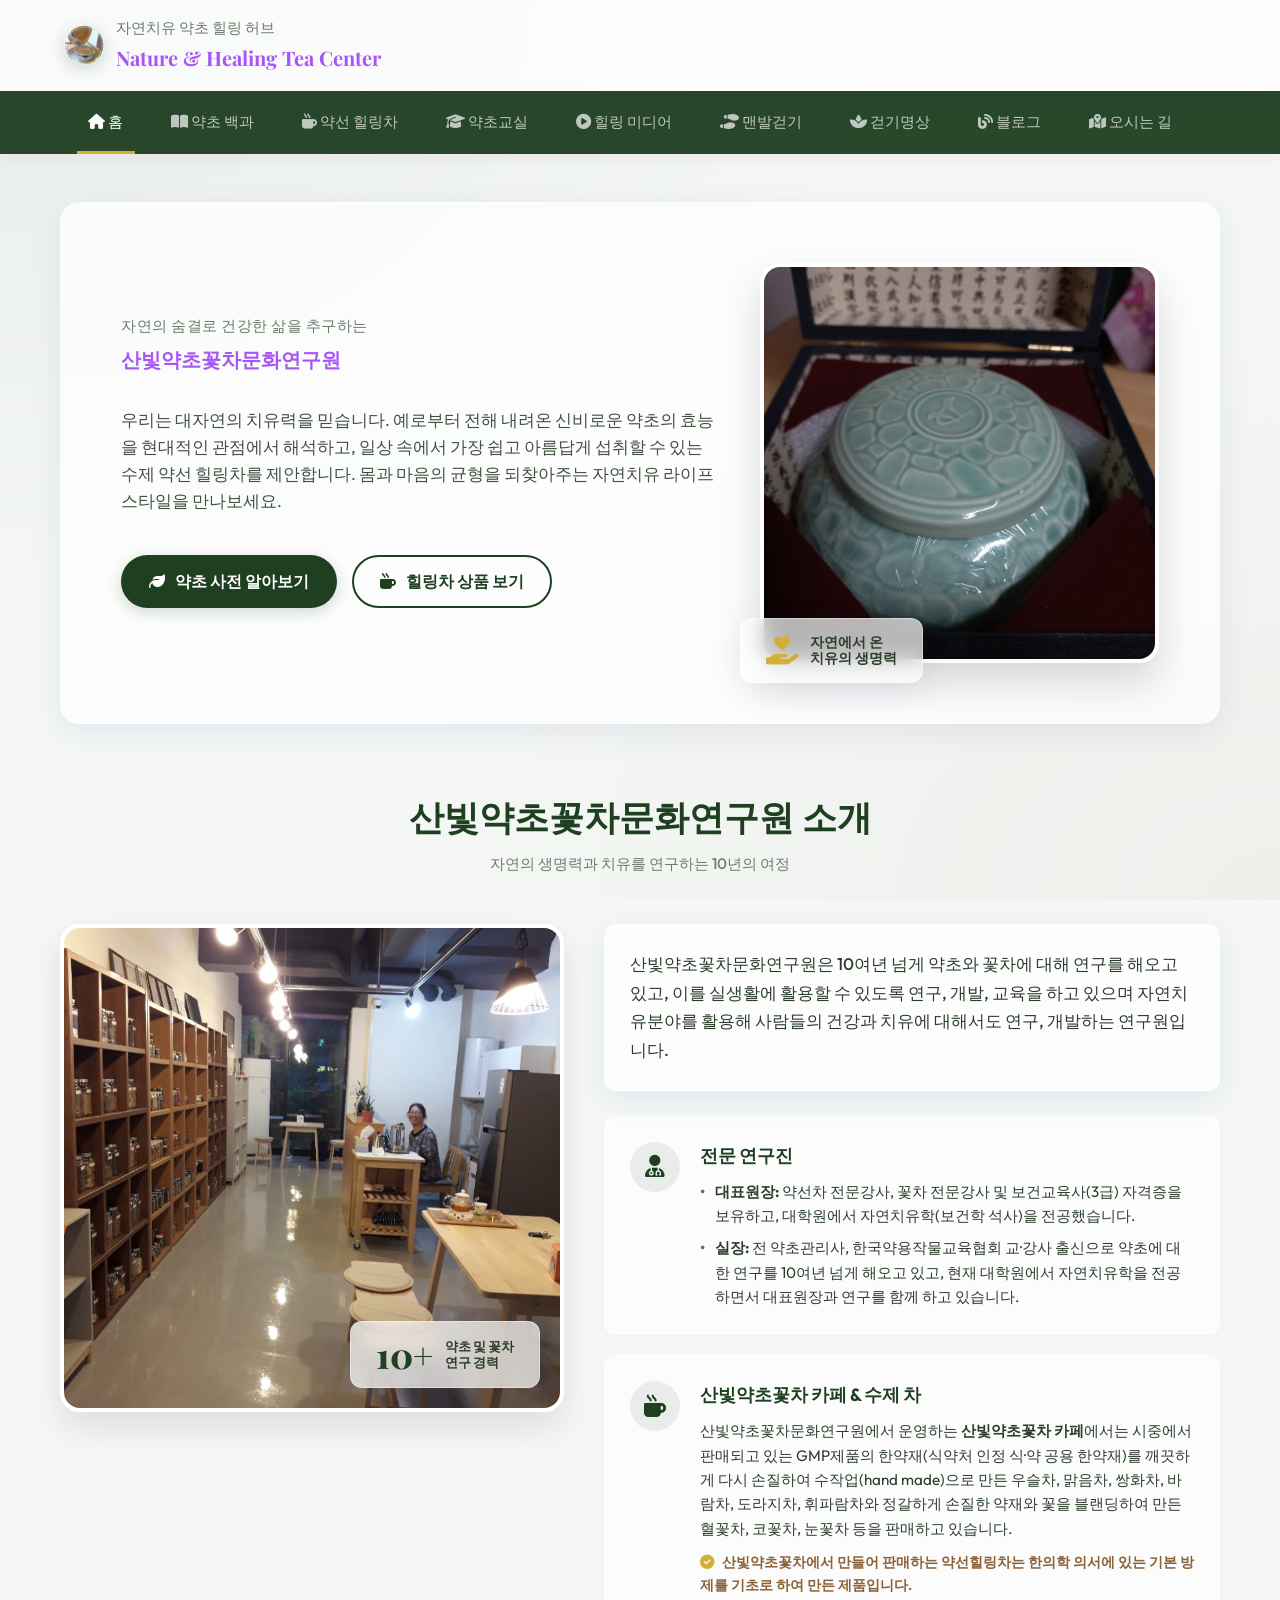
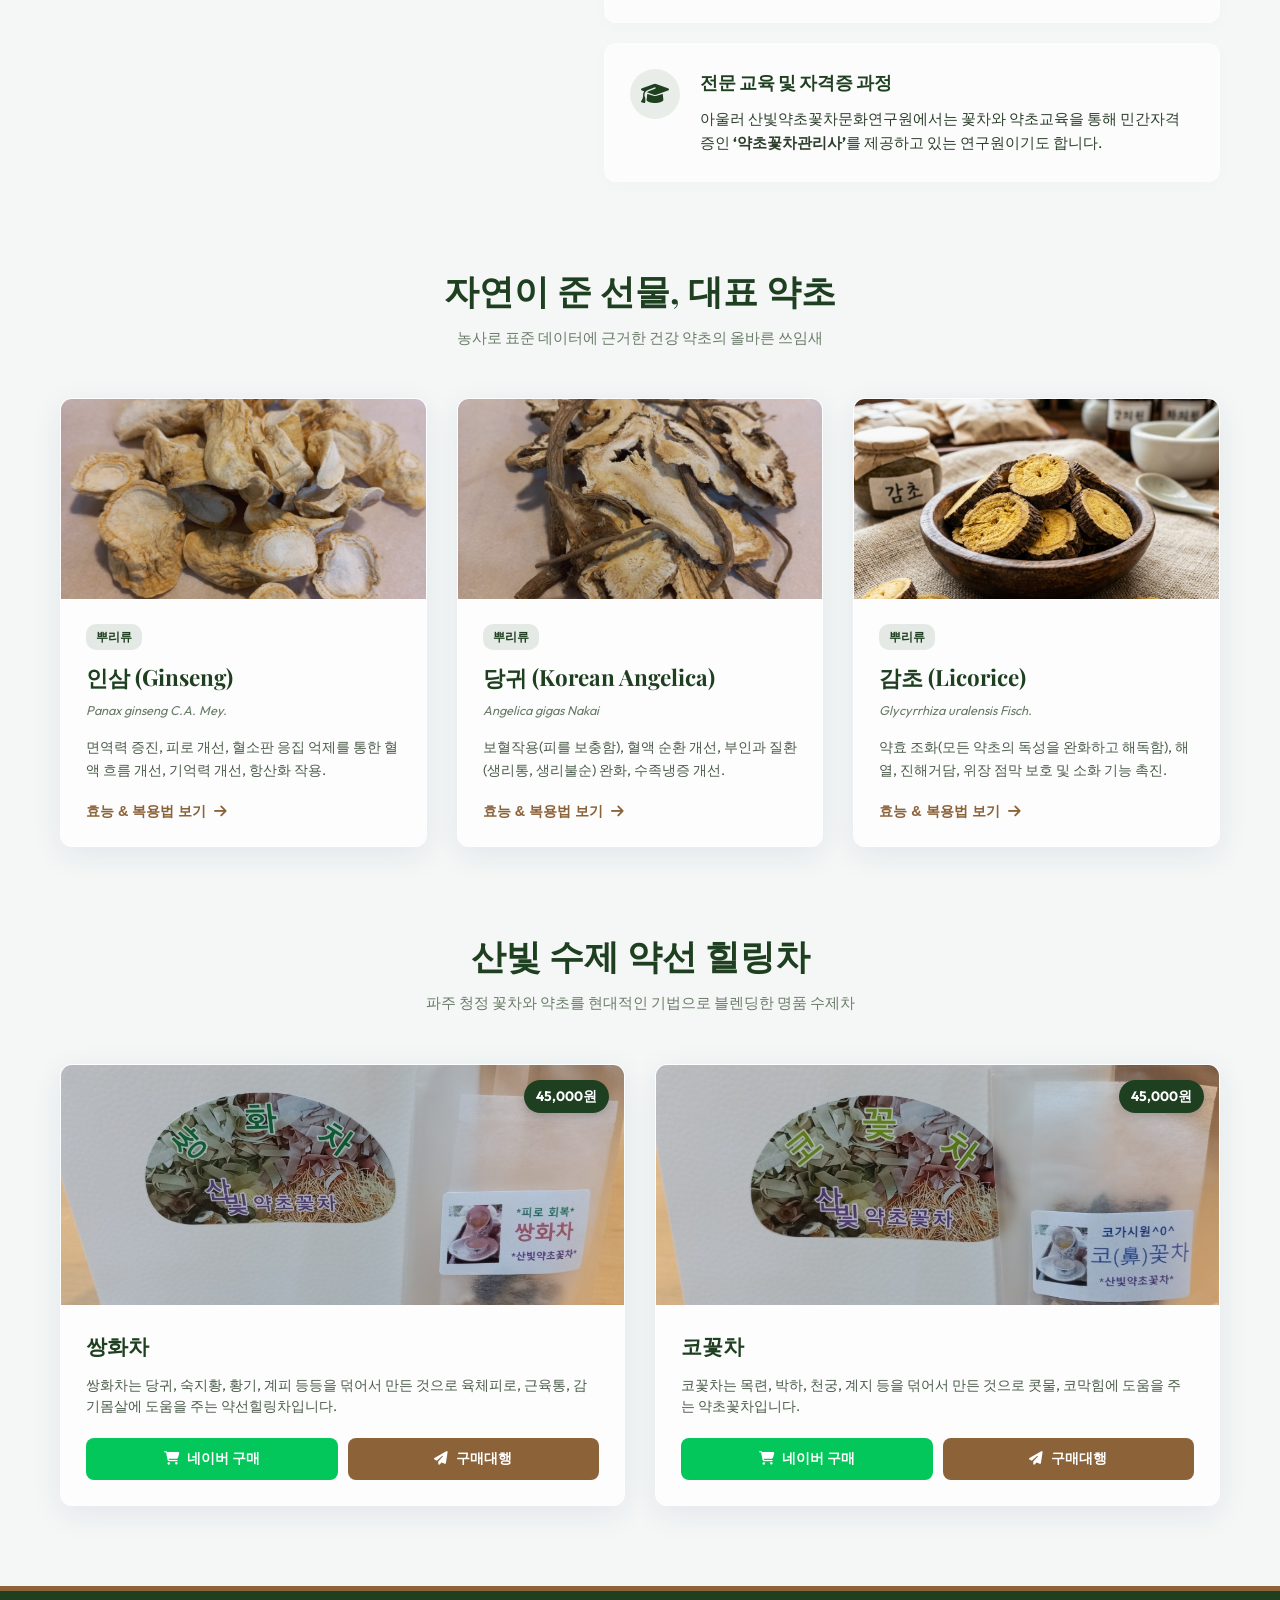
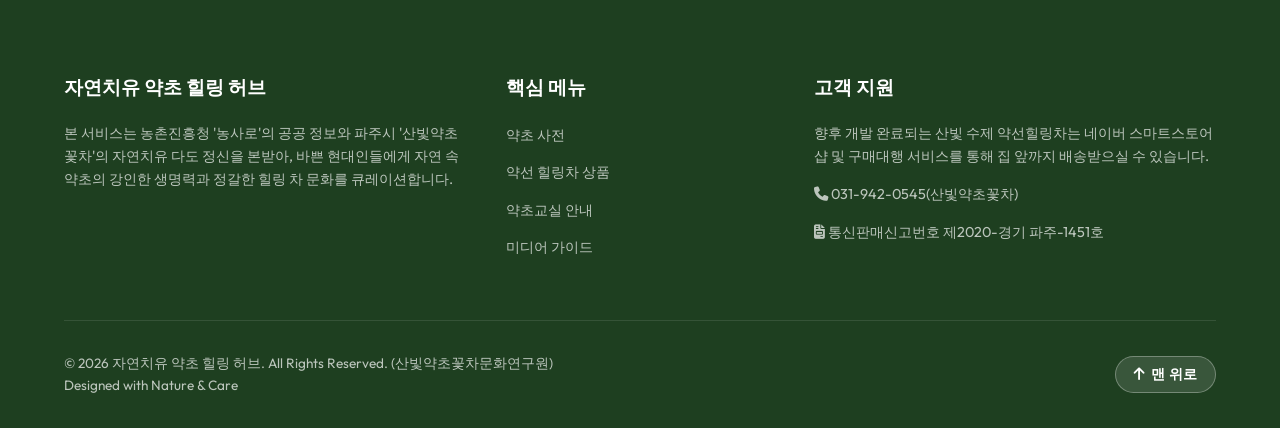
==== commit 66e73522: "fix: remove community menu tab and enhance scroll-to-top button" ====
--- a/index.html
+++ b/index.html
@@ -49,7 +49,6 @@
       <li data-target="barefoot"><a href="#barefoot"><i class="fa-solid fa-shoe-prints"></i> 맨발걷기</a></li>
       <li data-target="meditation"><a href="#meditation"><i class="fa-solid fa-spa"></i> 걷기명상</a></li>
       <li><a href="https://blog.naver.com/cslim088" target="_blank"><i class="fa-solid fa-blog"></i> 블로그</a></li>
-      <li data-target="community"><a href="#community"><i class="fa-solid fa-users"></i> 커뮤니티</a></li>
       <li data-target="location"><a href="#location"><i class="fa-solid fa-map-location-dot"></i> 오시는 길</a></li>
       <!-- Admin Panel Menu (Only visible to authenticated admin) -->
       <li data-target="admin" id="nav-admin-link" style="display: none !important;"><a href="#admin" style="color: #e74c3c; font-weight: 700;"><i class="fa-solid fa-toolbox"></i> 관리자 패널</a></li>
@@ -84,9 +83,14 @@
         <p><i class="fa-solid fa-file-invoice"></i> <span class="footer-license">통신판매신고번호 제2020-경기 파주-1451호</span></p>
       </div>
     </div>
-    <div class="footer-bottom">
-      <p>&copy; 2026 자연치유 약초 힐링 허브. All Rights Reserved. (산빛약초꽃차문화연구원)</p>
-      <p>Designed with Nature & Care</p>
+    <div class="footer-bottom" style="display: flex; justify-content: space-between; align-items: center; flex-wrap: wrap; gap: 15px;">
+      <div>
+        <p>&copy; 2026 자연치유 약초 힐링 허브. All Rights Reserved. (산빛약초꽃차문화연구원)</p>
+        <p>Designed with Nature & Care</p>
+      </div>
+      <button onclick="window.scrollTo({top: 0, behavior: 'smooth'});" class="btn-footer-top" style="background: rgba(255,255,255,0.12); border: 1px solid rgba(255,255,255,0.3); color: #ffffff; padding: 8px 18px; border-radius: 20px; cursor: pointer; font-size: 0.9rem; font-weight: 600; display: flex; align-items: center; gap: 6px; transition: all 0.3s ease;">
+        <i class="fa-solid fa-arrow-up"></i> 맨 위로
+      </button>
     </div>
   </footer>
 
--- a/style.css
+++ b/style.css
@@ -1934,7 +1934,7 @@
   position: fixed;
   bottom: 30px;
   right: 30px;
-  z-index: 999;
+  z-index: 9999;
   display: flex;
   align-items: center;
   justify-content: center;
